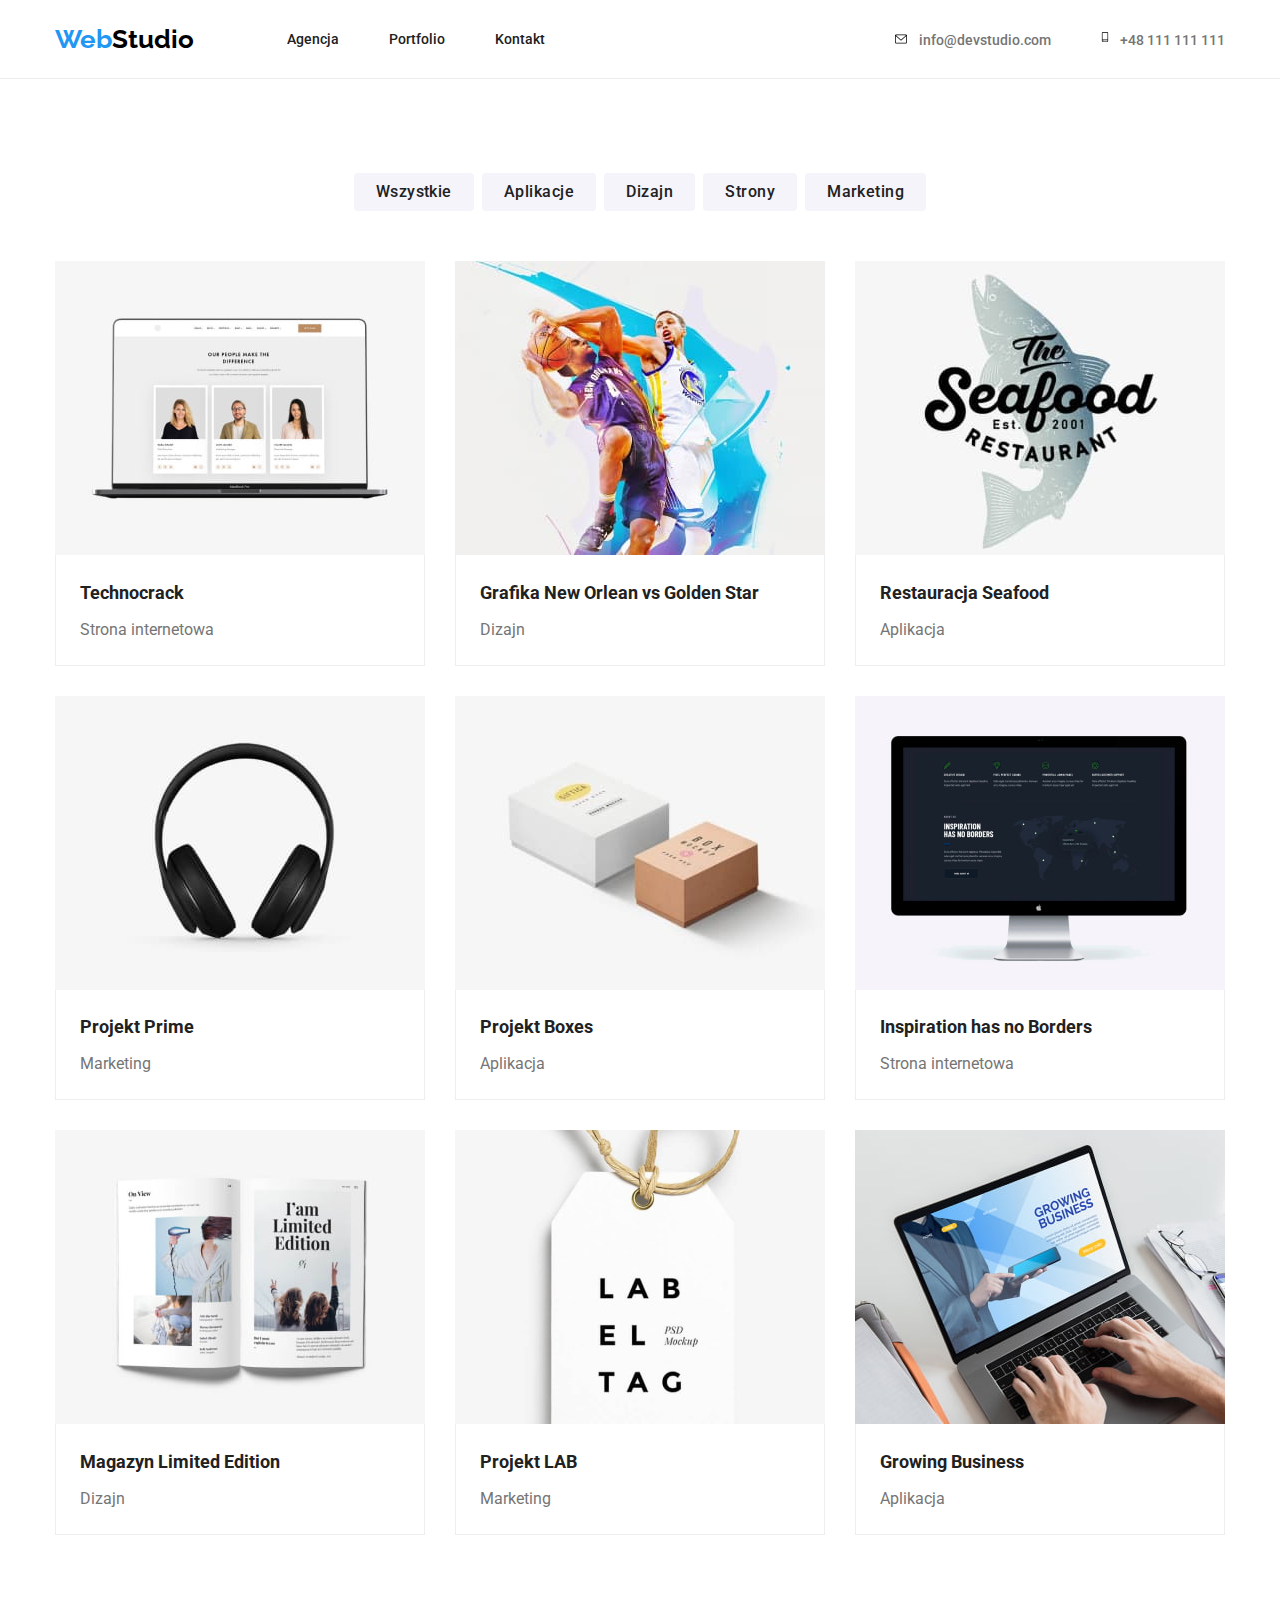
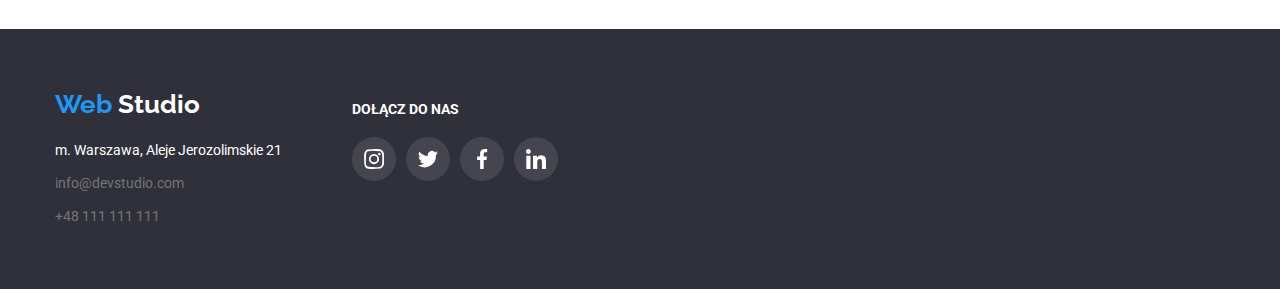
==== portfolio.html @ 8461c76e "update1" ====
<!DOCTYPE html>
<html lang="pl">
  <head>
    <meta charset="UTF-8">
    <meta http-equiv="X-UA-Compatible" content="IE=edge">
    <meta name="viewport" content="width=device-width, initial-scale=1.0">
    <title>Portfolio</title>
    <link rel="preconnect" href="https://fonts.googleapis.com">
    <link rel="preconnect" href="https://fonts.gstatic.com" crossorigin>
    <link
      href="https://fonts.googleapis.com/css2?family=Raleway:wght@700&family=Roboto:wght@400;500;700;900&display=swap"
      rel="stylesheet">
    <link
      rel="stylesheet"
      href="https://cdnjs.cloudflare.com/ajax/libs/modern-normalize/1.0.0/modern-normalize.min.css"
    > 
    <link rel="stylesheet" href="./css/styles.css">
  </head>
  <body>
    <header>
      <div class="container header-container">
        <nav>
          <div class="logo"><a class="webstudio" href="#"
          ><span class="logo-element ">Web</span
          ><span class="logo-second-element">Studio</span></a> 
          </div>
          <ul class="header-links">
            <li><a class="link" href="/">Agencja</a></li>
            <li><a class="link" href="./portfolio.html">Portfolio</a></li>
            <li><a class="link" href="/kontakt">Kontakt</a></li>
          </ul>
        </nav>
        <div class="header-links address-list">
          <ul class="flex-list">
            <li class="header-details">
              <a class="contacts-link" href="mailto:info@devstudio.com"
              ><svg class="contacts-icon" width="16" height="12"><use href="./images/icons.svg#icon-envelope"></use></svg>info@devstudio.com</a>
            </li>
            <li>
              <a class="contacts-link" href="tel:+48111111111"><svg class="contacts-icon" width="10" height="16"><use href="./images/icons.svg#icon-smartphone"></use></svg>+48 111 111 111</a>
            </li>
          </ul>
        </div>
      </div>
    </header>
    <main class="main-portfolio">
      <div>
        <ul class="button-links">
          <li>
            <button class="button-portfolio" type="button">Wszystkie</button>
          </li>
          <li>
            <button class="button-portfolio" type="button">Aplikacje</button>
          </li>
          <li>
            <button class="button-portfolio" type="button">Dizajn</button>
          </li>
          <li>
            <button class="button-portfolio" type="button">Strony</button>
          </li>
          <li>
            <button class="button-portfolio" type="button">Marketing</button>
          </li>
        </ul>
      </div>
      <section class="portfolio section">
        <ul class="portfolio-images container">
            <li class="item">
              <div class="photo-block-portfolio"><img
              src="images/img8.jpg"
              alt="strona internetowa"
              width="370"
              height="294">
              <div class="item-text"><h3 lang="en">Technocrack</h3>
              <p>Strona internetowa</p></div></div>
            </li>
            <li class="item">
              <div class="photo-block-portfolio"><img
              src="images/img9.jpg"
              alt="dizajn"
              width="370"
              height="294">
              <div class="item-text"><h3>Grafika New Orlean vs Golden Star</h3>
              <p>Dizajn</p></div></div>
            </li>
            <li class="item">
              <div class="photo-block-portfolio"><img
              src="images/img10.jpg"
              alt="aplikacja"
              width="370"
              height="294">
              <div class="item-text"><h3>Restauracja Seafood</h3>
              <p>Aplikacja</p></div></div>
            </li>
            <li class="item">
              <div class="photo-block-portfolio"><img
              src="images/img11.jpg"
              alt="słuchawki"
              width="370"
              height="294">
              <div class="item-text"><h3>Projekt Prime</h3>
              <p>Marketing</p></div></div>
            </li>
            <li class="item">
              <div class="photo-block-portfolio"><img
              src="images/img12.jpg"
              alt="pudełka"
              width="370"
              height="294">
              <div class="item-text"><h3 lang="en">Projekt Boxes</h3>
              <p>Aplikacja</p></div></div>
            </li>
            <li class="item">
              <div class="photo-block-portfolio"><img
              src="images/img13.jpg"
              alt="monitor"
              width="370"
              height="294">
              <div class="item-text"><h3 lang="en">Inspiration has no Borders</h3>
              <p>Strona internetowa</p></div></div>
            </li>
            <li class="item">
              <div class="photo-block-portfolio"><img
              src="images/img14.jpg"
              alt="magazyn"
              width="370"
              height="294">
              <div class="item-text"><h3>Magazyn Limited Edition</h3>
              <p>Dizajn</p></div></div>
            </li>
            <li class="item">
              <div class="photo-block-portfolio"><img
              src="images/img15.jpg"
              alt="etykieta"
              width="370"
              height="294">
              <div class="item-text"><h3>Projekt LAB</h3>
              <p>Marketing</p></div></div>
            </li>
            <li class="item">
              <div class="photo-block-portfolio"><img
              src="images/img16.jpg"
              alt="laptop"
              width="370"
              height="294">
              <div class="item-text"><h3 lang="en">Growing Business</h3>
              <p>Aplikacja</p></div></div>
            </li>
        </ul>
    </section>
    </main>
    <footer>
      <div class="container">
        <div class="footer-elements">
          <div><div class="logo logo-footer-style">
            <a class="webstudio" href="#">
              <span class="logo-element">Web</span>
              <span class="logo-footer">Studio</span></a
              >
          </div>
          <div class="footer-address">
            <address>
              <p class="address-footer">m. Warszawa, Aleje Jerozolimskie 21</p>
              <ul class="footer-list">
                <li class="link-first"><a class="contacts-link" href="mailto:info@devstudio.com"
                >info@devstudio.com</a
                >
                </li>
                <li>
                  <div ><a class="contacts-link" href="tel:+48111111111">+48 111 111 111</a></div>
                </li>
              </ul>
            </address>
          </div>
        </div>
          <div class="social-media">
            <p class="footer-links">DOŁĄCZ DO NAS</p>
            <div class="footer-icon-flex">
              <ul class="social-media-flex-footer">
                <li class="social-media-flex-list" >
                  <div class="social-media-link"><svg class="footer-icons"  width="44" height="44">
                    <use x="12px" y="12px" width="20" height="20"  href="./images/icons.svg#icon-instagram-2">
                    </use>
                  </svg></div>
                </li> 
                <li class="social-media-flex-list">
                  <div><svg class="footer-icons" width="44" height="44">
                    <use x="12px" y="12px" width="20" height="20" href="./images/icons.svg#icon-twitter-1">
                    </use>
                  </svg></div>
                </li>
                <li class="social-media-flex-list">
                  <div><svg class="footer-icons" width="44" height="44">
                    <use x="12px" y="12px" width="20" height="20" href="./images/icons.svg#icon-facebook-1">
                    </use>
                  </svg></div>
                </li>
                <li class="social-media-flex-list">
                  <div><svg class="footer-icons" width="44" height="44">
                    <use x="12px" y="12px" width="20" height="20" href="./images/icons.svg#icon-linkedin-1">
                    </use>
                  </svg></div>
                </li>
              </ul></div>
            </div>
        </div>
      </div>
    </footer>
  </body>
</html>
---- css/styles.css ----
:root{
  --background-color-haeder:rgba(255, 255, 255, 1);
  --second-brand-color:rgba(47, 48, 58, 1);
  --list-font-color:rgba(117, 117, 117, 1);
}
* {
  box-sizing: border-box;
  margin: 0;
  padding: 0;
}
.container{
  max-width: 1200px;
  padding: 0 15px;
  margin:0 auto;
  width: 100%;
}
body {
  font-family: "Roboto", sans-serif, "Raleway", sans-serif;
  color:rgba(33, 33, 33, 1);
}
/* header */
header {
  background-color:var(--background-color-haeder);
  padding-top: 32px;
  padding-bottom:32px;
}
 
.webstudio {
  font-family: "Raleway", sans-serif;
  font-weight: 700;
  font-size: 26px;
  line-height: 1.17;
  text-decoration: none;
  /* cursor: default; */
}
.logo{
  margin:auto;
}
.logo-element {
  color: #2196f3;
}
.header-links li {
  font-weight: 500;
  font-size: 14px;
  line-height: 1.17;
  margin:auto;
  /* margin:auto;
  padding: auto; */
}
.link {
  color: rgba(33, 33, 33, 1);
  text-decoration: none;
}
.link:active,
.link:hover,
.link:focus {
  color: rgba(33, 150, 243, 1);
}
.contacts-link {
  color: var(--list-font-color);
  text-decoration: none;
}
.contacts-link:active,
.contacts-link:hover,
.contacts-link:focus {
  color: rgba(33, 150, 243, 1);
}
a:hover svg {
  fill:rgba(33, 150, 243, 1);
}
.logo-second-element {
  color: rgba(0, 0, 0, 1);
}
/* main */
.first-section {
  background-color: #2f303a;
  background-image:url("../images/img17.jpg"), linear-gradient(rgba(47, 48, 58, 0.4),rgba(47, 48, 58, 0.4));
  background-repeat: no-repeat;
  background-position:center;
  background-size:cover;
  /* min-width: 100%; */
  margin:0 auto;
  max-width: 1600px;
}
h1 {
  color: #ffffff;
  text-align: center;
  font-size: 44px;
  line-height: 1.36;
  font-weight: 900;
  padding-top:200px;
}
.button {
  font-family: inherit;
  background-color: rgba(33, 150, 243, 1);
  color: rgba(255, 255, 255, 1);
  font-weight: 700;
  font-size: 16px;
  line-height: 1.87;
  letter-spacing: 0.06em;
  text-align: center;
  cursor: pointer;
  padding-top:10px;
  padding-bottom:10px;
  padding-left: 42px;
  padding-right:41px;
  border-style:none;
  border-radius: 4px;
  margin-bottom:200px;
}

.button:active,
.button:hover,
.button:focus {
  background-color: rgb(16, 234, 250);
}
/* sections */
h2 {
  font-size: 36px;
  line-height: 1.17;
  text-align: center;
  margin-bottom: 50px;
}
.second-section {
  background-color: #ffffff;
  padding-top:94px;
}
.second-section h3 {
  font-size: 14px;
  line-height: 1.17;
}
.second-section-paragraph {
  color: var(--list-font-color);
  font-size: 14px;
  line-height: 1.71;
}
.third-section {
  background-color: #f5f4fa;
}
.third-section h3 {
  font-weight: 500;
  font-size: 16px;
  line-height: 1.17;
}
.position-description {
  color: var(--list-font-color);
  font-size: 16px;
  line-height: 1.17;
  margin-top:10px;
}
footer {
  background-color:var(--second-brand-color);
}
.logo-footer {
  color: #ffffff;
}
address {
  font-size: 14px;
  line-height: 1.71;
  font-style: normal;
}
address > p {
  color: #ffffff;
  font-weight: 400;
  font-size: 14px;
  line-height: 1.71;
}
.contacts {
  color: rgba(255, 255, 255, 0.6);
  text-decoration: none;
}
ul {
  list-style-type: none;
}
.footer-portfolio {
  text-decoration-line: underline;
  color: var(--list-font-color);
}
.button-portfolio {
  color: rgba(33, 33, 33, 1);
  font-weight: 500;
  font-size: 16px;
  line-height: 1.625;
  letter-spacing: 0.03em;
  text-align: center;
  background-color: rgba(245, 244, 250, 1);
  padding:6px 22px 6px 22px;
  border-style: none;
  border-radius:4px;
}
.button-portfolio:active,
.button-portfolio:focus,
.button-portfolio:hover {
  background-color: rgba(33, 150, 243, 1);
  color: rgba(255, 255, 255, 1);
  box-shadow: 0 2px 2px 0 rgba(0, 0, 0, 0.12), inset 0 1px 2px 0 rgba(0, 0, 0, 0.08);
}
.main-portfolio h3 {
  font-size: 18px;
  line-height: 2;
}
.main-portfolio p {
  color: var(--list-font-color);
  font-size: 16px;
  line-height: 1.875;
}
.main-portfolio section {
  background-color: rgba(255, 255, 255, 1);
}

header li{
  display: inline;
} 
* {
  box-sizing: border-box;
}
.header-container {
  display: flex;
  flex-direction: row;
  flex-wrap:nowrap;
  align-content: center;
  justify-content:space-between;
  align-items:center;
  background-size:cover;
}
nav {
  display: flex;
  display: flex;
  flex-direction: row;
  flex-wrap:nowrap;
  align-content: center;
  align-items:center;
}
.text-columns{
  display:flex;
  justify-content:space-between;
  flex-direction:row;
  justify-content:space-evenly;
  column-gap:30px;
}
.icon-box{
  background-color:rgba(245, 244, 250, 1);
  border-radius:4px;
  width:270px;
  height:120px;
  display:flex;
  justify-content:space-between;
  flex-direction:row;
  justify-content:space-evenly;
}
.lorem-ipsum-class{
  margin:auto;
}
.text-box{
  padding-top:30px;
}
.list-item{
  flex-basis:calc((100% - 90px)/4);
}
.second-section-paragraph{
  margin-top:10px;
}
.image-section-1{
  display:flex;
  flex-direction:row;
  justify-content: space-between;
  align-content: center;
  column-gap: 30px;
  margin-top:50px;
}
.image-section-2{
  display:flex;
  flex-direction:row;
  justify-content:space-between;
  align-content: center;
  column-gap:10px;
  padding-bottom:94px;
}
.team-descripton-section{
  margin-bottom:94px; 
  }
.header-main{
  max-width: 696px;
  margin-left:auto;
  margin-right:auto;
  margin-bottom:30px;
}
.button-container{
  margin-top:30px;
  display: flex;
  justify-content: center;
  align-items: center;
}
.image-main-page{
  width:100%;
} 
.team-members{
padding-top:94px;
}
.photo-block{
  background-color:rgba(255, 255, 255, 1);
 text-align: center;
 padding-bottom: 30px;
 box-shadow: 0 2px 1px 0 rgba(0, 0, 0, 0.2), inset 0 1px 1px 0 rgba(0, 0, 0, 0.14);
 border-bottom-left-radius:4px ;
 border-bottom-right-radius:4px;
}
.footer-elements{
  padding-top:60px;
  padding-bottom: 60px;
  display:block;
  /* margin-left: 215px;
  margin-bottom:90px; */
}
.footer-list{
  padding-left:0;
}
.button-links{
  display:flex;
  flex-direction: row;
  align-items:flex-start;
  justify-content: center;
  margin-top: 94px;
  margin-bottom:50px;
  column-gap:8px;
}
.portfolio-images{
  display: flex;
  flex-wrap:wrap;
  align-items: center;
  justify-content: center;
  gap:30px;
  padding-bottom:94px;
 
}
.photo-block-portfolio{
  background-color:rgba(255, 255, 255, 1);
  margin-bottom: 0;
}
header{
  border-bottom:solid #ECECEC 1px;
  padding-bottom:24px ;
  padding-top:24px ;
}
.header-links li:nth-child(1){
margin-left: 93px;
}
.header-links li:nth-child(2){
  margin-left: 46px;
}
.header-links li:nth-child(3){
  margin-left: 46px;
}
.adress-list li:nth-child(1){
    margin-right: 50px;
  }
.text-columns{
  display:flex;
}
.photo-block-portfolio h3{
  margin-left:24px;
}
.photo-block-portfolio p{
  margin-left:24px;
  margin-bottom:20px;
  padding-top: 4px;
}
.item li{
  flex-basis: calc((100% - 60px) / 3);
}
.item-text{
  border-bottom: solid #EEEEEE 1px;  
  border-right:solid #EEEEEE 1px ;
  border-left:solid #EEEEEE 1px ;
  margin-top: -5px;
  padding-top: 20px;
}

.logo-footer-style{
  margin-bottom:20px;
  /* display: inline-block; */
}
.address-footer{
  margin-bottom:9px;
}
.link-first{
  margin-bottom: 9px;
}
.team-portrait{
  padding-bottom: 30px;
 }
 .main-icons{
  display: flex;
  flex-wrap: nowrap;
  flex-direction: row;
  justify-content: space-evenly;
  column-gap:30px;
  padding-top:94px;
 }
 .main-icons > svg{
  flex-basis:calc((100% - 90px)/4)
 }
 .last-section-icons{
  display: flex;
  flex-wrap: nowrap;
  flex-direction: row;
  justify-content: space-evenly;
  column-gap:30px;
  padding-bottom:94px;
 }
 .last-section-paragraph{
  padding-top: 94px;
 }
 .last-section-icons > svg{
  flex-basis:calc((100% - 150px) / 6);
  border:solid rgba(175, 177, 184, 1) 1px;
  border-radius: 4px;
 } 
 .contacts-icon{
  display: inline-block;
  margin-right: 10px;
  cursor: pointer;
 }
 .client-icon:hover,
 .client-icon:focus,
 .client-icon:active {
  fill:rgba(33, 150, 243, 1);
  border-color:rgba(33, 150, 243, 1);
 }
.footer-links{
  color: #ffffff;
  font-weight: 700;
  font-size: 14px;
  line-height: 1.17;
}
  .footer-elements{
    display: flex;
    flex-direction: row;
    justify-content: flex-start;
    column-gap: 70px;
  }
  .social-media{
    margin-top:12px;
    margin-bottom:40px;
  }
  .footer-icon-flex{
    display:flex;
    column-gap:10px;

  }
.footer-icon-flex{
  padding-top:20px;
}
.footer-icons{
  border-radius:50%;
  background-color: rgba(255, 255, 255, 0.1);
  fill:rgba(255, 255, 255, 1);
  cursor:pointer;
}
.footer-icons:active,
.footer-icons:hover,
.footer-icons:focus {
  background-color: rgba(33, 150, 243, 1);  
}
.social-media-link{
  display: inline-block;
}
.social-media-flex{
  display:flex;
  flex-direction: row;
  align-items: center;
  justify-content:space-evenly;
  padding-top:16px; 
}
.individual-links{
fill:rgba(175, 177, 184, 1);
background-color:white;
border-radius: 50%;
cursor: pointer;
}
.individual-links:active,
.individual-links:hover,
.individual-links:focus {
  background-color: rgba(33, 150, 243, 1);
  fill:rgba(255, 255, 255, 1);
  }
  .social-media-flex-footer{
    display:flex;
    flex-direction: row;
    align-items: center;
    justify-content:space-evenly;
    column-gap:10px;
  }
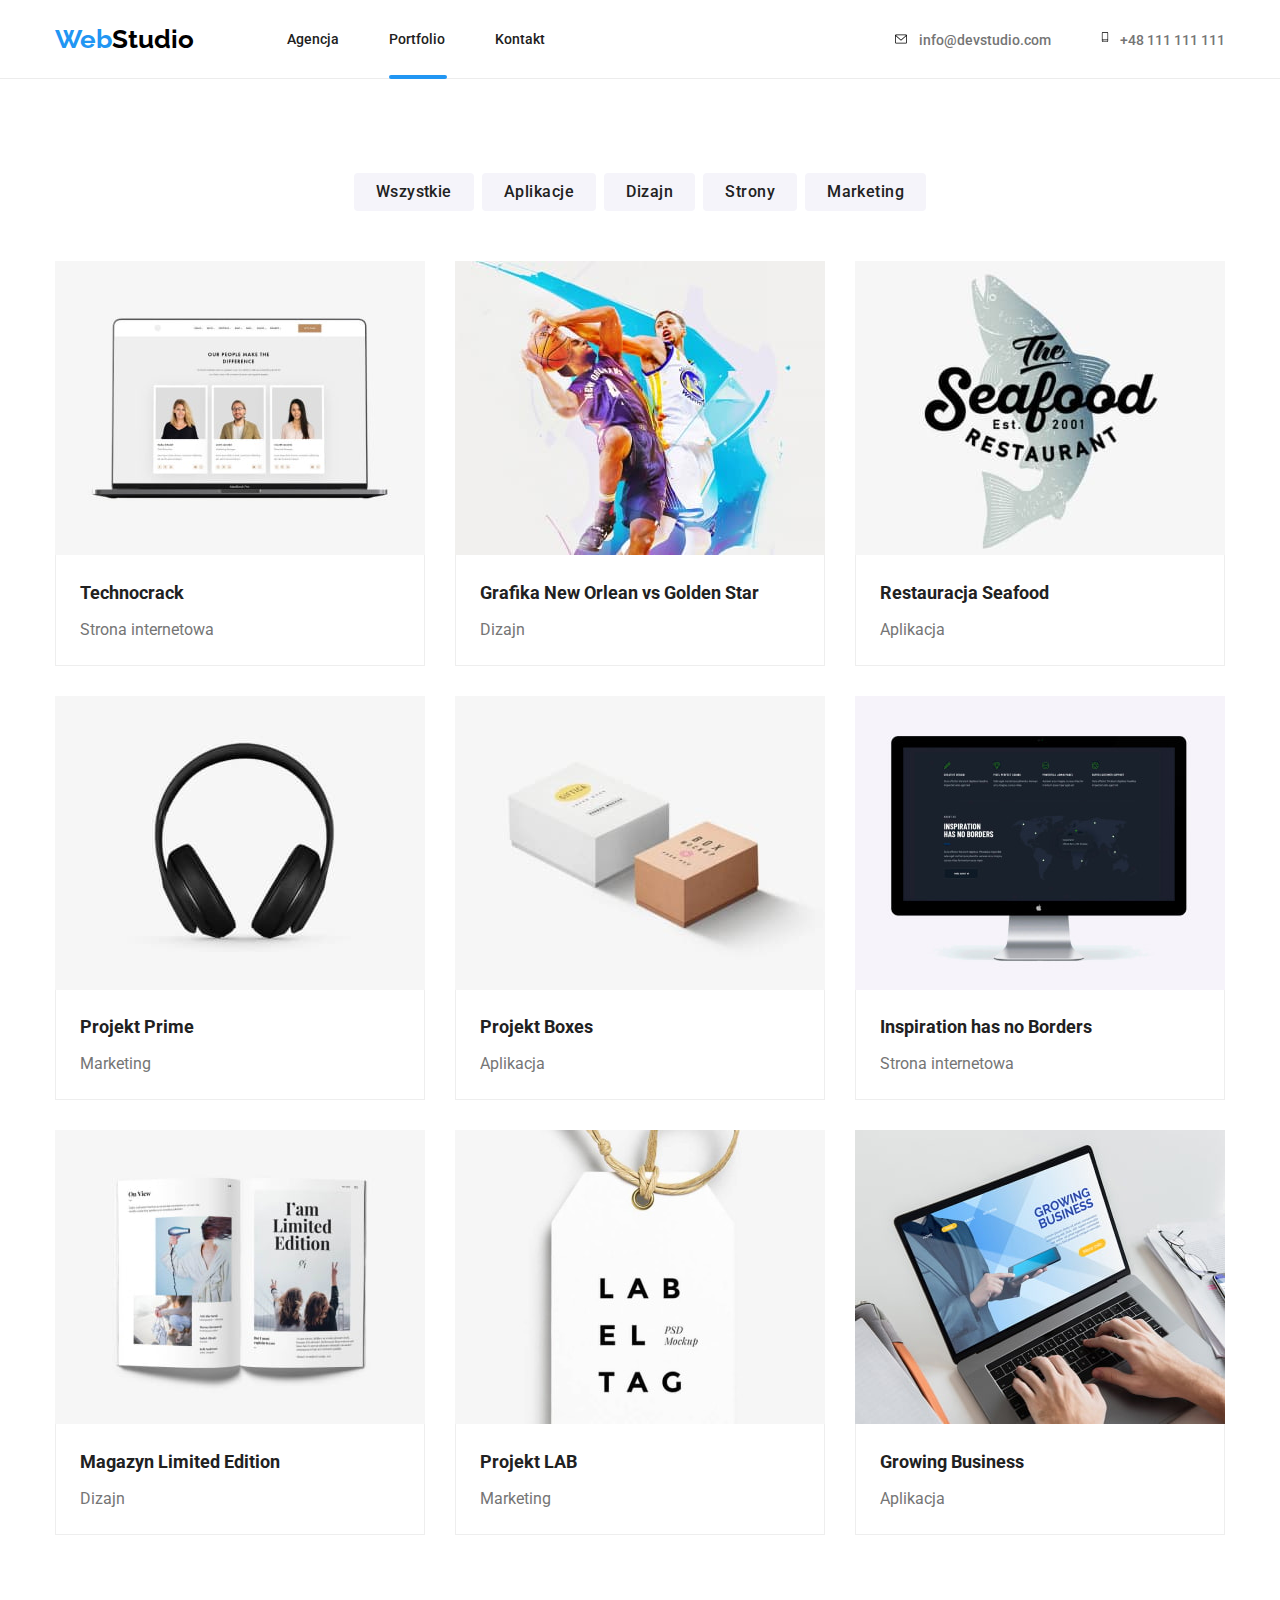
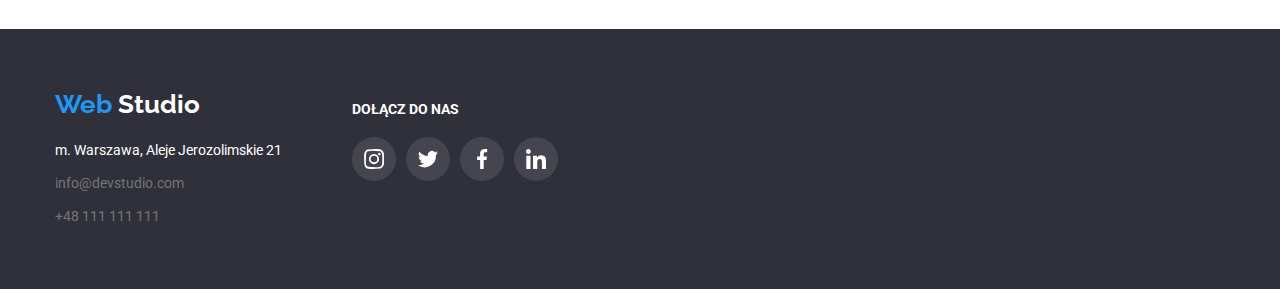
==== commit 216a1193: "update3" ====
--- a/portfolio.html
+++ b/portfolio.html
@@ -19,15 +19,15 @@
   <body>
     <header>
       <div class="container header-container">
-        <nav>
+        <nav class="navigation">
           <div class="logo"><a class="webstudio" href="#"
           ><span class="logo-element ">Web</span
           ><span class="logo-second-element">Studio</span></a> 
           </div>
           <ul class="header-links">
             <li><a class="link" href="/">Agencja</a></li>
-            <li><a class="link" href="./portfolio.html">Portfolio</a></li>
-            <li><a class="link" href="/kontakt">Kontakt</a></li>
+            <li><a class="link link2" href="./portfolio.html">Portfolio</a></li>
+            <li><a class="link link3" href="/kontakt">Kontakt</a></li>
           </ul>
         </nav>
         <div class="header-links address-list">
@@ -66,83 +66,93 @@
       <section class="portfolio section">
         <ul class="portfolio-images container">
             <li class="item">
-              <div class="photo-block-portfolio"><img
+              <div class="photo-block-portfolio"><div class="block-image-portfolio"><img
               src="images/img8.jpg"
               alt="strona internetowa"
               width="370"
               height="294">
+              <div class="overlay-portfolio"><p class="text-overlay">Technocrack jest popularną platformą wykorzystywaną do rozpowszechniania koronawirusa. Firmy wykorzystują tę platformę do celów szpiegowskich i ataków na niezabezpieczone serwery konkurencji</p>
+              </div></div>
               <div class="item-text"><h3 lang="en">Technocrack</h3>
               <p>Strona internetowa</p></div></div>
             </li>
             <li class="item">
-              <div class="photo-block-portfolio"><img
+              <div class="photo-block-portfolio"><div class="block-image-portfolio"><img
               src="images/img9.jpg"
               alt="dizajn"
               width="370"
-              height="294">
+              height="294"> <div class="overlay-portfolio"><p class="text-overlay">Technocrack jest popularną platformą wykorzystywaną do rozpowszechniania koronawirusa. Firmy wykorzystują tę platformę do celów szpiegowskich i ataków na niezabezpieczone serwery konkurencji</p>
+              </div></div>
               <div class="item-text"><h3>Grafika New Orlean vs Golden Star</h3>
               <p>Dizajn</p></div></div>
             </li>
             <li class="item">
-              <div class="photo-block-portfolio"><img
+              <div class="photo-block-portfolio"><div class="block-image-portfolio"><img
               src="images/img10.jpg"
               alt="aplikacja"
               width="370"
-              height="294">
+              height="294"><div class="overlay-portfolio"><p class="text-overlay">Technocrack jest popularną platformą wykorzystywaną do rozpowszechniania koronawirusa. Firmy wykorzystują tę platformę do celów szpiegowskich i ataków na niezabezpieczone serwery konkurencji</p>
+              </div></div>
               <div class="item-text"><h3>Restauracja Seafood</h3>
               <p>Aplikacja</p></div></div>
             </li>
             <li class="item">
-              <div class="photo-block-portfolio"><img
+              <div class="photo-block-portfolio"><div class="block-image-portfolio"><img
               src="images/img11.jpg"
               alt="słuchawki"
               width="370"
-              height="294">
+              height="294"><div class="overlay-portfolio"><p class="text-overlay">Technocrack jest popularną platformą wykorzystywaną do rozpowszechniania koronawirusa. Firmy wykorzystują tę platformę do celów szpiegowskich i ataków na niezabezpieczone serwery konkurencji</p>
+              </div></div>
               <div class="item-text"><h3>Projekt Prime</h3>
               <p>Marketing</p></div></div>
             </li>
             <li class="item">
-              <div class="photo-block-portfolio"><img
+              <div class="photo-block-portfolio"><div class="block-image-portfolio"><img
               src="images/img12.jpg"
               alt="pudełka"
               width="370"
-              height="294">
+              height="294"><div class="overlay-portfolio"><p class="text-overlay">Technocrack jest popularną platformą wykorzystywaną do rozpowszechniania koronawirusa. Firmy wykorzystują tę platformę do celów szpiegowskich i ataków na niezabezpieczone serwery konkurencji</p>
+              </div></div>
               <div class="item-text"><h3 lang="en">Projekt Boxes</h3>
               <p>Aplikacja</p></div></div>
             </li>
             <li class="item">
-              <div class="photo-block-portfolio"><img
+              <div class="photo-block-portfolio"><div class="block-image-portfolio"><img
               src="images/img13.jpg"
               alt="monitor"
               width="370"
-              height="294">
+              height="294"><div class="overlay-portfolio"><p class="text-overlay">Technocrack jest popularną platformą wykorzystywaną do rozpowszechniania koronawirusa. Firmy wykorzystują tę platformę do celów szpiegowskich i ataków na niezabezpieczone serwery konkurencji</p>
+              </div></div>
               <div class="item-text"><h3 lang="en">Inspiration has no Borders</h3>
               <p>Strona internetowa</p></div></div>
             </li>
             <li class="item">
-              <div class="photo-block-portfolio"><img
+              <div class="photo-block-portfolio"><div class="block-image-portfolio"><img
               src="images/img14.jpg"
               alt="magazyn"
               width="370"
-              height="294">
+              height="294"><div class="overlay-portfolio"><p class="text-overlay">Technocrack jest popularną platformą wykorzystywaną do rozpowszechniania koronawirusa. Firmy wykorzystują tę platformę do celów szpiegowskich i ataków na niezabezpieczone serwery konkurencji</p>
+              </div></div>
               <div class="item-text"><h3>Magazyn Limited Edition</h3>
               <p>Dizajn</p></div></div>
             </li>
             <li class="item">
-              <div class="photo-block-portfolio"><img
+              <div class="photo-block-portfolio"><div class="block-image-portfolio"><img
               src="images/img15.jpg"
               alt="etykieta"
               width="370"
-              height="294">
+              height="294"><div class="overlay-portfolio"><p class="text-overlay">Technocrack jest popularną platformą wykorzystywaną do rozpowszechniania koronawirusa. Firmy wykorzystują tę platformę do celów szpiegowskich i ataków na niezabezpieczone serwery konkurencji</p>
+              </div></div>
               <div class="item-text"><h3>Projekt LAB</h3>
               <p>Marketing</p></div></div>
             </li>
             <li class="item">
-              <div class="photo-block-portfolio"><img
+              <div class="photo-block-portfolio"><div class="block-image-portfolio"><img
               src="images/img16.jpg"
               alt="laptop"
               width="370"
-              height="294">
+              height="294"><div class="overlay-portfolio"><p class="text-overlay">Technocrack jest popularną platformą wykorzystywaną do rozpowszechniania koronawirusa. Firmy wykorzystują tę platformę do celów szpiegowskich i ataków na niezabezpieczone serwery konkurencji</p>
+              </div></div>
               <div class="item-text"><h3 lang="en">Growing Business</h3>
               <p>Aplikacja</p></div></div>
             </li>
--- a/css/styles.css
+++ b/css/styles.css
@@ -2,6 +2,7 @@
   --background-color-haeder:rgba(255, 255, 255, 1);
   --second-brand-color:rgba(47, 48, 58, 1);
   --list-font-color:rgba(117, 117, 117, 1);
+  --overlay-color:rgba(255, 255, 255, 1);
 }
 * {
   box-sizing: border-box;
@@ -31,7 +32,7 @@
   font-size: 26px;
   line-height: 1.17;
   text-decoration: none;
-  /* cursor: default; */
+  cursor: none;
 }
 .logo{
   margin:auto;
@@ -50,20 +51,50 @@
 .link {
   color: rgba(33, 33, 33, 1);
   text-decoration: none;
+  transition: color 250ms cubic-bezier(0.4, 0, 0.2, 1);
+  position:relative;
 }
 .link:active,
 .link:hover,
 .link:focus {
   color: rgba(33, 150, 243, 1);
 }
+
+
+.link1:hover::after, 
+.link1:link::after{
+  position:absolute;
+  content:"";
+  width: 58px;
+  height: 4px;
+  background-color: #2196f3;
+  border-radius: 2px;
+  top:44px;
+  left:0;
+}
+.link2:hover::after, 
+.link2:link::after{
+  position:absolute;
+  content:"";
+  width: 58px;
+  height: 4px;
+  background-color: #2196f3;
+  border-radius: 2px;
+  top:44px;
+  left:0;
+}
 .contacts-link {
   color: var(--list-font-color);
   text-decoration: none;
+  transition: color 250ms cubic-bezier(0.4, 0, 0.2, 1);
 }
 .contacts-link:active,
 .contacts-link:hover,
 .contacts-link:focus {
   color: rgba(33, 150, 243, 1);
+}
+a svg{
+  transition: fill 250ms cubic-bezier(0.4, 0, 0.2, 1);
 }
 a:hover svg {
   fill:rgba(33, 150, 243, 1);
@@ -93,6 +124,7 @@
 .button {
   font-family: inherit;
   background-color: rgba(33, 150, 243, 1);
+  box-shadow: 0 4px 4px 0 rgba(0, 0, 0, 0.15);
   color: rgba(255, 255, 255, 1);
   font-weight: 700;
   font-size: 16px;
@@ -107,6 +139,7 @@
   border-style:none;
   border-radius: 4px;
   margin-bottom:200px;
+  transition: color 250ms cubic-bezier(0.4, 0, 0.2, 1), background-color 250ms cubic-bezier(0.4, 0, 0.2, 1), box-shadow 250ms cubic-bezier(0.4, 0, 0.2, 1);
 }
 
 .button:active,
@@ -187,6 +220,7 @@
   padding:6px 22px 6px 22px;
   border-style: none;
   border-radius:4px;
+  transition: color 250ms cubic-bezier(0.4, 0, 0.2, 1), background-color 250ms cubic-bezier(0.4, 0, 0.2, 1), box-shadow 250ms cubic-bezier(0.4, 0, 0.2, 1);
 }
 .button-portfolio:active,
 .button-portfolio:focus,
@@ -421,6 +455,9 @@
   margin-right: 10px;
   cursor: pointer;
  }
+ .client-icon{
+  transition: fill 250ms cubic-bezier(0.4, 0, 0.2, 1), border-color 250ms cubic-bezier(0.4, 0, 0.2, 1);
+ }
  .client-icon:hover,
  .client-icon:focus,
  .client-icon:active {
@@ -456,6 +493,7 @@
   background-color: rgba(255, 255, 255, 0.1);
   fill:rgba(255, 255, 255, 1);
   cursor:pointer;
+  transition: fill 250ms cubic-bezier(0.4, 0, 0.2, 1), background-color 250ms cubic-bezier(0.4, 0, 0.2, 1);
 }
 .footer-icons:active,
 .footer-icons:hover,
@@ -477,6 +515,7 @@
 background-color:white;
 border-radius: 50%;
 cursor: pointer;
+transition: fill 250ms cubic-bezier(0.4, 0, 0.2, 1), background-color 250ms cubic-bezier(0.4, 0, 0.2, 1);
 }
 .individual-links:active,
 .individual-links:hover,
@@ -490,4 +529,47 @@
     align-items: center;
     justify-content:space-evenly;
     column-gap:10px;
-  } +  }
+  .item:active,
+  .item:hover,
+  .item,focus {
+    box-shadow: 1px 4px 6px 0 rgba(0, 0, 0, 0.16), 0 4px 4px 0 rgba(0, 0, 0, 0.06);
+  }
+  .item{
+    cursor:pointer;
+    box-shadow: none;
+    transition: box-shadow 250ms cubic-bezier(0.4, 0, 0.2, 1);
+  }
+.block-image-portfolio{
+  position: relative;
+  overflow: hidden;
+}
+
+.overlay-portfolio{
+position: absolute;
+top:0;
+left:0;
+/* margin-top: 0.5px; */
+height: 100%;
+width: 100%;
+padding-top:49px;
+padding-left: 24px;
+padding-right: 45px;
+padding-bottom: 49px;
+background-color: rgba(33, 150, 243, 0.9);
+}
+.overlay-portfolio > p {
+  color: var(--overlay-color);
+  font-size: 18px;
+  line-height: 1.55;
+}
+.item:hover .overlay-portfolio{
+transform: translatey(0);
+}
+.overlay-portfolio{
+  transform:translateY(101%);
+  transition: transform 250ms cubic-bezier(0.4, 0, 0.2, 1);
+}
+.image-explanation-section2{
+  
+}
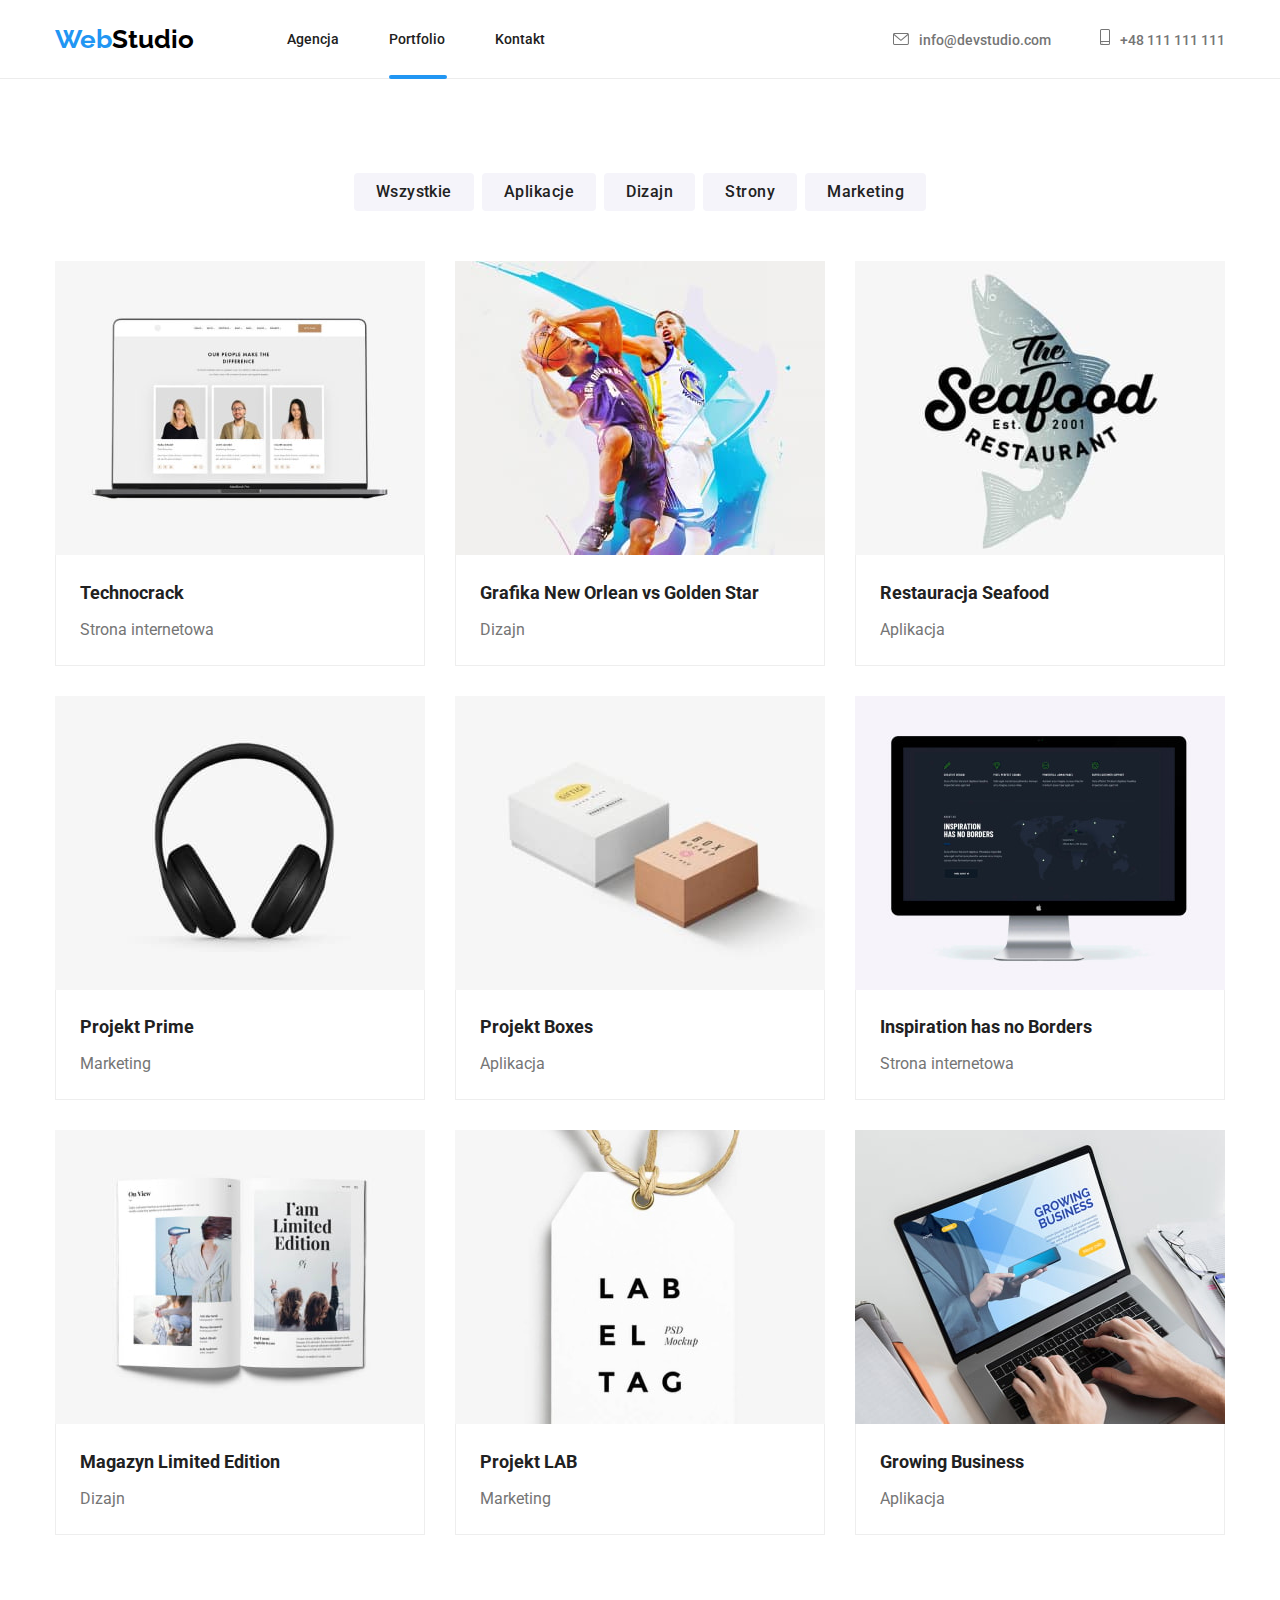
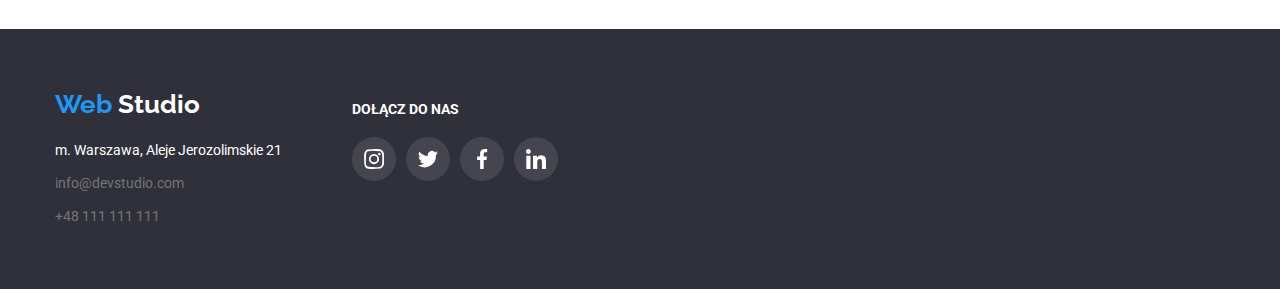
==== commit 09fcb231: "update6" ====
--- a/portfolio.html
+++ b/portfolio.html
@@ -34,10 +34,12 @@
           <ul class="flex-list">
             <li class="header-details">
               <a class="contacts-link" href="mailto:info@devstudio.com"
-              ><svg class="contacts-icon" width="16" height="12"><use href="./images/icons.svg#icon-envelope"></use></svg>info@devstudio.com</a>
-            </li>
+              ><svg width="16" height="12"  class="contacts-icon">
+                <use class="envelope-icon" href="./images/icons.svg#icon-envelope-1"></use>
+              </svg>info@devstudio.com</a>
+            </li> 
             <li>
-              <a class="contacts-link" href="tel:+48111111111"><svg class="contacts-icon" width="10" height="16"><use href="./images/icons.svg#icon-smartphone"></use></svg>+48 111 111 111</a>
+              <a class="contacts-link" href="tel:+48111111111"><svg class="contacts-icon" width="10" height="16"><use href="./images/icons.svg#icon-smartphone-1"></use></svg>+48 111 111 111</a>
             </li>
           </ul>
         </div>
--- a/css/styles.css
+++ b/css/styles.css
@@ -454,8 +454,10 @@
   display: inline-block;
   margin-right: 10px;
   cursor: pointer;
+  fill:rgba(117, 117, 117, 1);
  }
  .client-icon{
+  fill:rgba(175, 177, 184, 1);
   transition: fill 250ms cubic-bezier(0.4, 0, 0.2, 1), border-color 250ms cubic-bezier(0.4, 0, 0.2, 1);
  }
  .client-icon:hover,
@@ -571,5 +573,62 @@
   transition: transform 250ms cubic-bezier(0.4, 0, 0.2, 1);
 }
 .image-explanation-section2{
-  
-}
+  text-transform: uppercase;
+  font-weight: 700;
+  font-size: 14px;
+  line-height: 1.17;
+  color:rgba(255, 255, 255, 1);
+}
+.team-description-image{
+  position:relative;
+}
+.section2-wrapper{
+  width: 100%;
+  height: 70px;
+  text-align: center;
+  padding-bottom: 27px;
+  padding-top:27px;
+  margin-bottom: 0;
+  background-color: rgba(47, 48, 58, 0.8);
+  position: absolute;
+  bottom:0;
+  left:0;
+  top:224px;
+  right:0;
+}
+.is-hidden{
+  opacity:0;
+  visibility: hidden;
+  pointer-events: none;
+}
+.backdrop{
+  position: fixed;
+  left:0;
+  top:0;
+  width: 100%;
+  height: 100%;
+  background-color: rgba(0, 0, 0, 0.2);
+
+}
+.modal{
+  position: absolute;
+  width:528px;
+  height: 581px;
+  background-color: rgba(255, 255, 255, 1);
+  box-shadow: 0 2px 1px 0 rgba(0, 0, 0, 0.2), 0 1px 1px 0 rgba(0, 0, 0, 0.14), 0 1px 3px 0 rgba(0, 0, 0, 0.12);
+  border-radius:4px;
+  top:50%;
+  left: 50%;
+  transform:translate(-50%, -50%);
+}
+.close-btn{
+  position:absolute;
+  top:8px;
+  right:8px;
+  width: 30px;
+  height:30px;
+  background-color: rgba(255, 255, 255, 1);
+  cursor:pointer;
+  border:solid rgba(0, 0, 0, 0.1) 1px;
+  border-radius: 50%;
+}